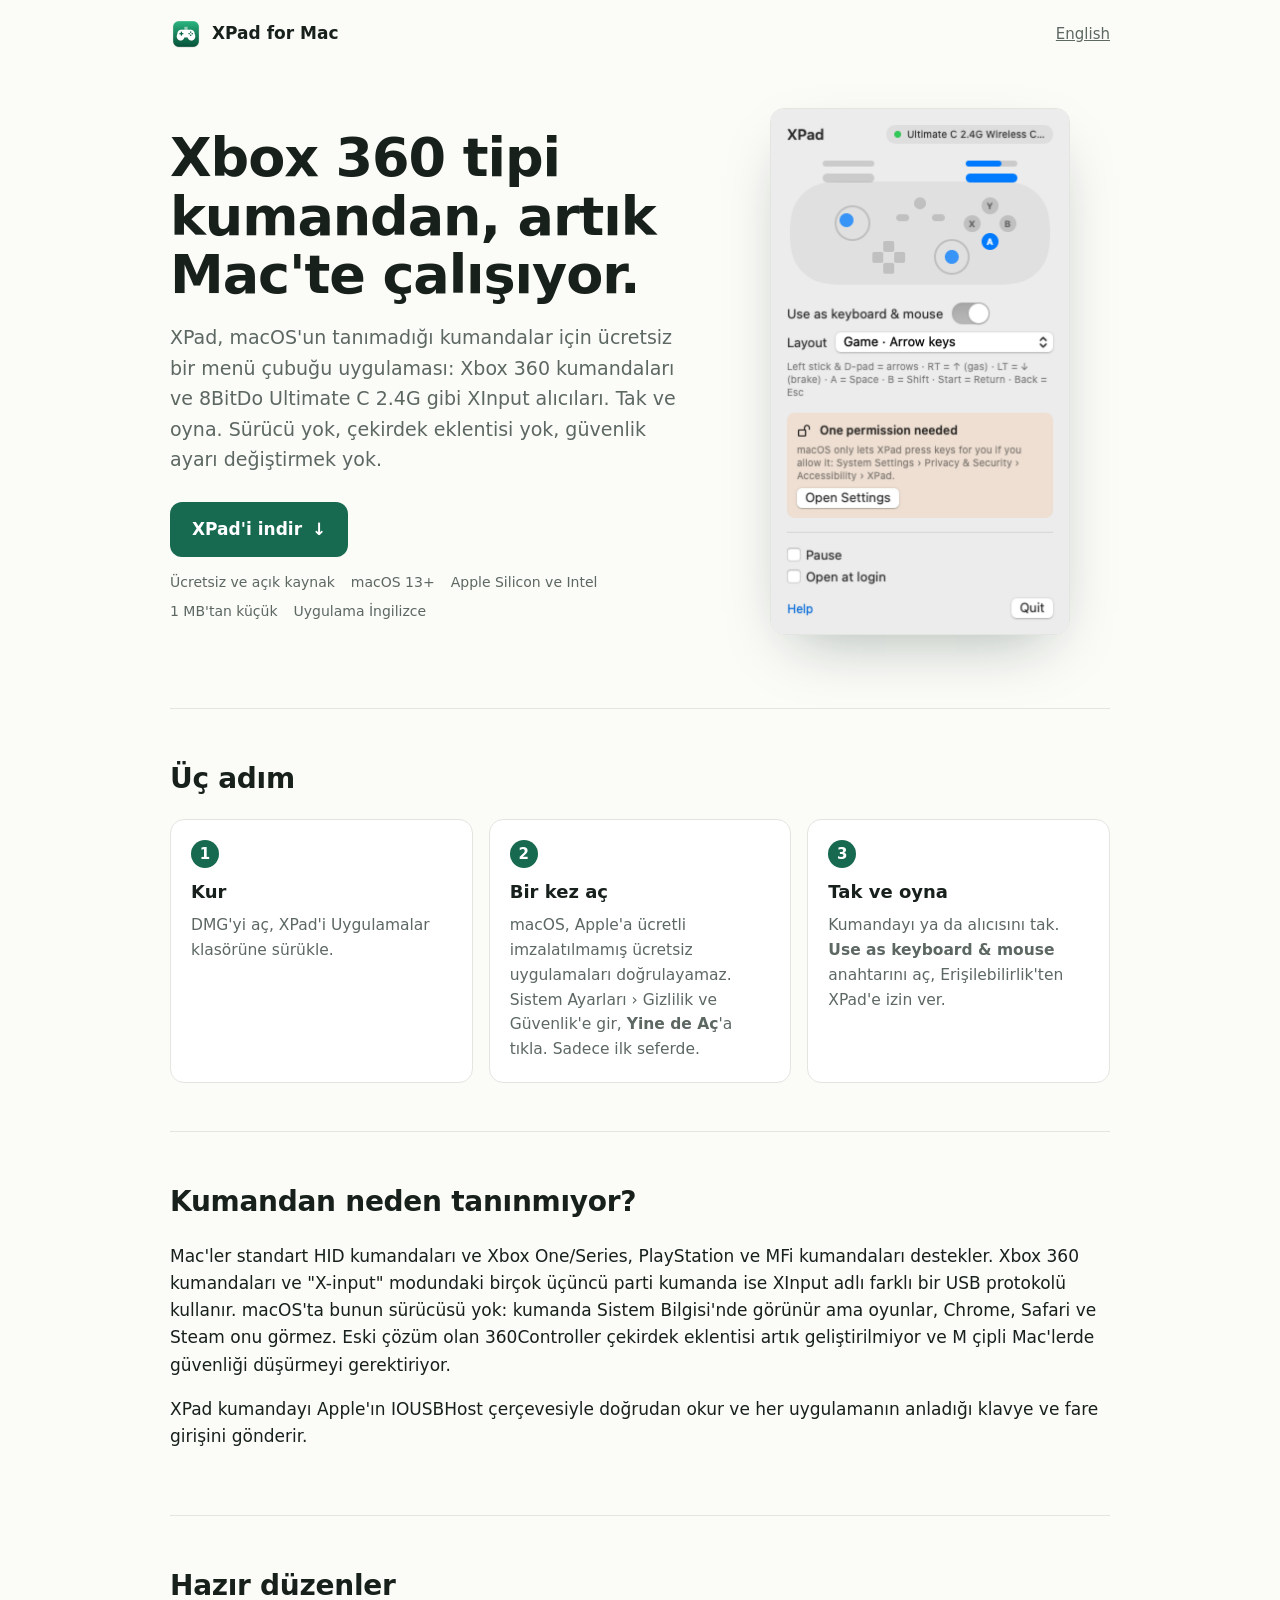
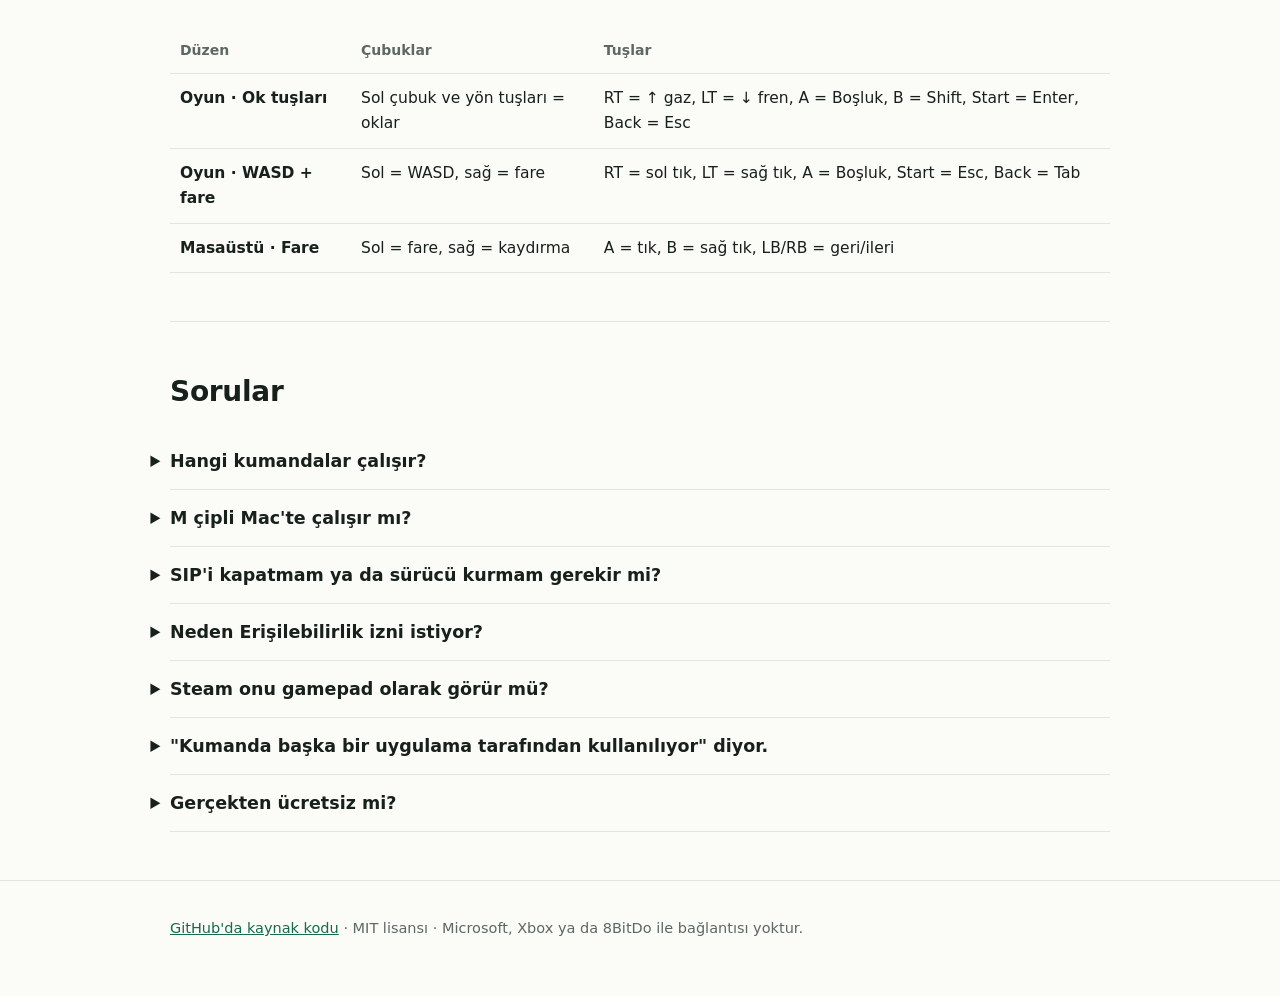
==== docs/tr/index.html @ d3948b45 "XPad for Mac 1.0.0: use Xbox 360 / XInput controllers on Mac Co-Authored-By: Claude Opus 5.5 <norepl" ====
<!doctype html>
<html lang="tr">
<head>
<meta charset="utf-8">
<meta name="viewport" content="width=device-width, initial-scale=1">
<title>XPad for Mac – Xbox 360 kumandasını Mac'te kullan (ücretsiz)</title>
<meta name="description" content="XPad, Mac'in tanımadığı Xbox 360 tipi (XInput) kumandaları ve alıcıları (ör. 8BitDo Ultimate C 2.4G) çalıştıran ücretsiz bir menü çubuğu uygulaması. Sürücü yok, kext yok, SIP ayarı yok. Apple Silicon ve Intel.">
<link rel="canonical" href="https://ogskrrt.github.io/XPad-for-Mac/tr/">
<link rel="alternate" hreflang="en" href="https://ogskrrt.github.io/XPad-for-Mac/">
<link rel="alternate" hreflang="tr" href="https://ogskrrt.github.io/XPad-for-Mac/tr/">
<link rel="alternate" hreflang="x-default" href="https://ogskrrt.github.io/XPad-for-Mac/">
<link rel="icon" type="image/png" href="../img/icon-256.png">
<link rel="apple-touch-icon" href="../img/icon-256.png">
<meta property="og:type" content="website">
<meta property="og:title" content="XPad – Xbox 360 kumandasını Mac'te kullan">
<meta property="og:description" content="Mac'te Xbox 360 tipi (XInput) kumandalar için ücretsiz menü çubuğu uygulaması. Sürücü yok, kext yok.">
<meta property="og:url" content="https://ogskrrt.github.io/XPad-for-Mac/tr/">
<meta property="og:image" content="https://ogskrrt.github.io/XPad-for-Mac/img/og.png">
<meta property="og:locale" content="tr_TR">
<meta name="twitter:card" content="summary_large_image">
<link rel="stylesheet" href="../style.css">
<script type="application/ld+json">
{
  "@context": "https://schema.org",
  "@type": "FAQPage",
  "inLanguage": "tr",
  "mainEntity": [
    { "@type": "Question", "name": "Xbox 360 kumandam Mac'te neden çalışmıyor?",
      "acceptedAnswer": { "@type": "Answer", "text": "Xbox 360 kumandaları ve X-input modundaki birçok üçüncü parti kumanda Microsoft'un XInput USB protokolünü kullanır. macOS'ta bunun sürücüsü yoktur; oyunlar, tarayıcılar ve Steam kumandayı görmez. XPad kumandayı doğrudan USB'den okur ve klavye ile fare girişine çevirir." } },
    { "@type": "Question", "name": "XPad M çipli (Apple Silicon) Mac'te çalışır mı?",
      "acceptedAnswer": { "@type": "Answer", "text": "Evet. XPad, macOS 13 Ventura ve sonrasında Apple Silicon (M1–M4) ve Intel Mac'lerde çalışan evrensel bir uygulamadır." } },
    { "@type": "Question", "name": "SIP'i kapatmam ya da sürücü kurmam gerekir mi?",
      "acceptedAnswer": { "@type": "Answer", "text": "Hayır. XPad tamamen kullanıcı alanında, Apple'ın IOUSBHost çerçevesiyle çalışır. Sisteme hiçbir şey kurulmaz." } },
    { "@type": "Question", "name": "XPad ücretsiz mi?",
      "acceptedAnswer": { "@type": "Answer", "text": "Evet. XPad ücretsiz ve MIT lisanslı açık kaynaktır; reklam, hesap ya da uygulama içi satın alma yoktur." } }
  ]
}
</script>
</head>
<body>
<div class="wrap">
  <header class="top">
    <a class="brand" href="./"><img src="../img/icon-256.png" alt="" width="32" height="32">XPad for Mac</a>
    <a class="lang" href="../" hreflang="en" lang="en">English</a>
  </header>

  <main>
    <div class="hero">
      <div>
        <h1>Xbox 360 tipi kumandan, artık Mac'te çalışıyor.</h1>
        <p class="lead">XPad, macOS'un tanımadığı kumandalar için ücretsiz bir menü çubuğu uygulaması: Xbox 360 kumandaları ve 8BitDo Ultimate C 2.4G gibi XInput alıcıları. Tak ve oyna. Sürücü yok, çekirdek eklentisi yok, güvenlik ayarı değiştirmek yok.</p>
        <a class="cta" href="https://github.com/OGskrrt/XPad-for-Mac/releases/latest/download/XPad.dmg">XPad'i indir <span aria-hidden="true">↓</span></a>
        <ul class="facts">
          <li>Ücretsiz ve açık kaynak</li><li>macOS 13+</li><li>Apple Silicon ve Intel</li><li>1 MB'tan küçük</li><li>Uygulama İngilizce</li>
        </ul>
      </div>
      <div class="shot"><img src="../img/panel-en.png" width="300" height="529" alt="Mac menü çubuğundaki XPad paneli (uygulama İngilizce): canlı kumanda görünümü, klavye ve fare anahtarı ve düzen seçimi"></div>
    </div>

    <section aria-labelledby="install-h">
      <h2 id="install-h">Üç adım</h2>
      <ol class="steps">
        <li><h3>Kur</h3><p>DMG'yi aç, XPad'i Uygulamalar klasörüne sürükle.</p></li>
        <li><h3>Bir kez aç</h3><p>macOS, Apple'a ücretli imzalatılmamış ücretsiz uygulamaları doğrulayamaz. Sistem Ayarları › Gizlilik ve Güvenlik'e gir, <b>Yine de Aç</b>'a tıkla. Sadece ilk seferde.</p></li>
        <li><h3>Tak ve oyna</h3><p>Kumandayı ya da alıcısını tak. <b>Use as keyboard &amp; mouse</b> anahtarını aç, Erişilebilirlik'ten XPad'e izin ver.</p></li>
      </ol>
    </section>

    <section aria-labelledby="why-h">
      <h2 id="why-h">Kumandan neden tanınmıyor?</h2>
      <p>Mac'ler standart HID kumandaları ve Xbox One/Series, PlayStation ve MFi kumandaları destekler. Xbox 360 kumandaları ve "X-input" modundaki birçok üçüncü parti kumanda ise XInput adlı farklı bir USB protokolü kullanır. macOS'ta bunun sürücüsü yok: kumanda Sistem Bilgisi'nde görünür ama oyunlar, Chrome, Safari ve Steam onu görmez. Eski çözüm olan 360Controller çekirdek eklentisi artık geliştirilmiyor ve M çipli Mac'lerde güvenliği düşürmeyi gerektiriyor.</p>
      <p>XPad kumandayı Apple'ın IOUSBHost çerçevesiyle doğrudan okur ve her uygulamanın anladığı klavye ve fare girişini gönderir.</p>
    </section>

    <section aria-labelledby="layouts-h">
      <h2 id="layouts-h">Hazır düzenler</h2>
      <div class="table-scroll">
        <table>
          <thead><tr><th scope="col">Düzen</th><th scope="col">Çubuklar</th><th scope="col">Tuşlar</th></tr></thead>
          <tbody>
            <tr><td><b>Oyun · Ok tuşları</b></td><td>Sol çubuk ve yön tuşları = oklar</td><td>RT = ↑ gaz, LT = ↓ fren, A = Boşluk, B = Shift, Start = Enter, Back = Esc</td></tr>
            <tr><td><b>Oyun · WASD + fare</b></td><td>Sol = WASD, sağ = fare</td><td>RT = sol tık, LT = sağ tık, A = Boşluk, Start = Esc, Back = Tab</td></tr>
            <tr><td><b>Masaüstü · Fare</b></td><td>Sol = fare, sağ = kaydırma</td><td>A = tık, B = sağ tık, LB/RB = geri/ileri</td></tr>
          </tbody>
        </table>
      </div>
    </section>

    <section class="faq" aria-labelledby="faq-h">
      <h2 id="faq-h">Sorular</h2>
      <details><summary>Hangi kumandalar çalışır?</summary><p>Xbox 360 (XInput) protokolünü kullanan USB kumandalar ve alıcılar: kablolu Xbox 360 kumandaları ve X-input modundaki üçüncü parti kumandalar. 8BitDo Ultimate C 2.4G ile test edildi. Xbox One/Series, PlayStation ve Switch Pro kumandaları macOS'ta zaten XPad'siz çalışıyor.</p></details>
      <details><summary>M çipli Mac'te çalışır mı?</summary><p>Evet. M1, M2, M3, M4 ve Intel Mac'lerde, macOS 13 Ventura ve sonrasında çalışır.</p></details>
      <details><summary>SIP'i kapatmam ya da sürücü kurmam gerekir mi?</summary><p>Hayır. Sisteme hiçbir şey kurulmaz. XPad'den çıkınca Mac'in eskisi gibi kalır.</p></details>
      <details><summary>Neden Erişilebilirlik izni istiyor?</summary><p>macOS, bir uygulamanın senin yerine tuşa basmasına ve imleci oynatmasına ancak bu izinle olanak tanıyor. XPad bu izni başka bir şey için kullanmaz; internete bağlanmaz, veri toplamaz.</p></details>
      <details><summary>Steam onu gamepad olarak görür mü?</summary><p>Şimdilik hayır. XPad klavye ve fare girişi gönderir, oyunlar klavye görür. Gerçek sanal gamepad için Apple'dan özel izin gerekiyor.</p></details>
      <details><summary>"Kumanda başka bir uygulama tarafından kullanılıyor" diyor.</summary><p>Bir USB kumandayı aynı anda tek bir uygulama kullanabilir. Diğer uygulamayı ya da tarayıcı sekmesini kapat, XPad kendiliğinden bağlanır. Kumandayı başka bir uygulamaya bırakmak için <b>Pause</b>'a bas.</p></details>
      <details><summary>Gerçekten ücretsiz mi?</summary><p>Evet. Ücretsiz ve açık kaynak (MIT). Reklam yok, hesap yok, uygulama içi satın alma yok.</p></details>
    </section>
  </main>
</div>
<footer>
  <div class="wrap">
    <a href="https://github.com/OGskrrt/XPad-for-Mac">GitHub'da kaynak kodu</a> · MIT lisansı · Microsoft, Xbox ya da 8BitDo ile bağlantısı yoktur.
  </div>
</footer>
</body>
</html>
---- docs/style.css ----
:root {
  --bg: #fbfbf8;
  --text: #17201b;
  --muted: #5d6862;
  --line: #e3e6e0;
  --card: #ffffff;
  --brand: #17694f;
  --brand-2: #2fb37f;
  --on-brand: #ffffff;
  color-scheme: light dark;
}
@media (prefers-color-scheme: dark) {
  :root {
    --bg: #0f1412;
    --text: #e8ece9;
    --muted: #9aa6a0;
    --line: #26302b;
    --card: #161d1a;
    --brand: #2fb37f;
    --brand-2: #5fd3a2;
    --on-brand: #06140e;
  }
}
* { box-sizing: border-box; }
html { -webkit-text-size-adjust: 100%; }
body {
  margin: 0;
  background: var(--bg);
  color: var(--text);
  font: 17px/1.6 -apple-system, BlinkMacSystemFont, "SF Pro Text", "Segoe UI", system-ui, sans-serif;
}
a { color: var(--brand); }
.wrap { max-width: 980px; margin: 0 auto; padding: 0 20px; }
header.top { display: flex; align-items: center; justify-content: space-between; padding: 18px 0; }
.brand { display: flex; align-items: center; gap: 10px; font-weight: 700; color: var(--text); text-decoration: none; }
.brand img { width: 32px; height: 32px; }
.lang { font-size: 15px; color: var(--muted); }

.hero { display: grid; grid-template-columns: 1.15fr 0.85fr; gap: 48px; align-items: center; padding: 40px 0 64px; }
.hero h1 { font-size: clamp(34px, 5vw, 54px); line-height: 1.08; letter-spacing: -0.02em; margin: 0 0 18px; text-wrap: balance; }
.hero p.lead { font-size: 19px; color: var(--muted); margin: 0 0 28px; text-wrap: pretty; }
.cta { display: inline-flex; align-items: center; gap: 10px; background: var(--brand); color: var(--on-brand); text-decoration: none;
  font-weight: 650; padding: 14px 22px; border-radius: 12px; font-size: 17px; }
.cta:hover { filter: brightness(1.06); }
.cta:focus-visible { outline: 3px solid var(--brand-2); outline-offset: 3px; }
.facts { margin: 14px 0 0; padding: 0; list-style: none; display: flex; flex-wrap: wrap; gap: 6px 16px; color: var(--muted); font-size: 14px; }
.shot { justify-self: center; }
.shot img { width: 300px; max-width: 100%; height: auto; border-radius: 14px; border: 1px solid var(--line);
  box-shadow: 0 24px 60px -24px rgba(10, 40, 28, 0.35); }

section { padding: 48px 0; border-top: 1px solid var(--line); }
section h2 { font-size: 28px; letter-spacing: -0.01em; margin: 0 0 18px; }
.steps { counter-reset: s; list-style: none; margin: 0; padding: 0; display: grid; grid-template-columns: repeat(3, 1fr); gap: 16px; }
.steps li { counter-increment: s; background: var(--card); border: 1px solid var(--line); border-radius: 14px; padding: 20px; }
.steps li::before { content: counter(s); display: inline-grid; place-items: center; width: 28px; height: 28px; border-radius: 50%;
  background: var(--brand); color: var(--on-brand); font-weight: 700; font-size: 15px; margin-bottom: 10px; }
.steps h3 { margin: 0 0 6px; font-size: 18px; }
.steps p { margin: 0; color: var(--muted); font-size: 15.5px; }

table { width: 100%; border-collapse: collapse; font-size: 15.5px; }
th, td { text-align: left; vertical-align: top; padding: 12px 10px; border-bottom: 1px solid var(--line); }
th { color: var(--muted); font-weight: 600; font-size: 14px; }
.table-scroll { overflow-x: auto; }

.faq details { border-bottom: 1px solid var(--line); padding: 14px 0; }
.faq summary { cursor: pointer; font-weight: 650; font-size: 17.5px; list-style-position: outside; }
.faq details p { color: var(--muted); margin: 10px 0 2px; }

footer { padding: 36px 0 56px; color: var(--muted); font-size: 14.5px; border-top: 1px solid var(--line); }

@media (max-width: 760px) {
  .hero { grid-template-columns: 1fr; gap: 28px; padding-top: 16px; }
  .steps { grid-template-columns: 1fr; }
}
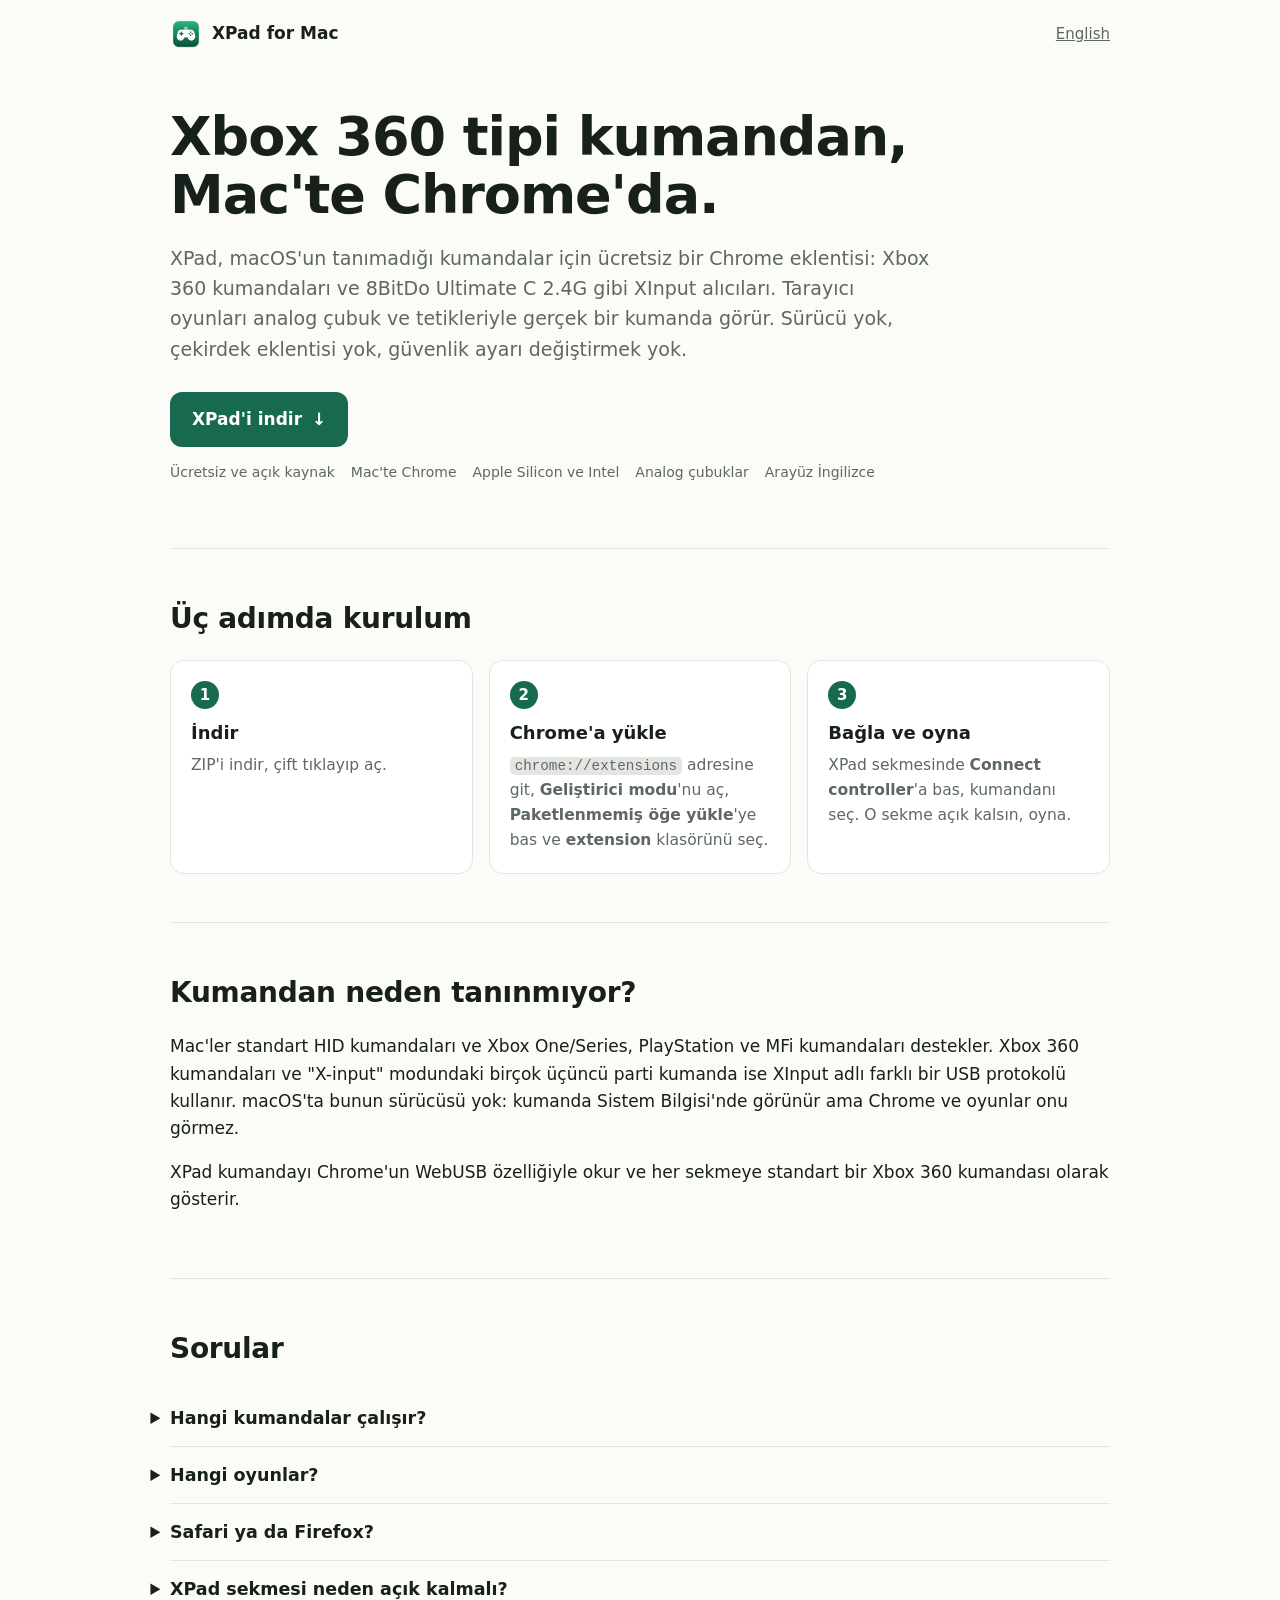
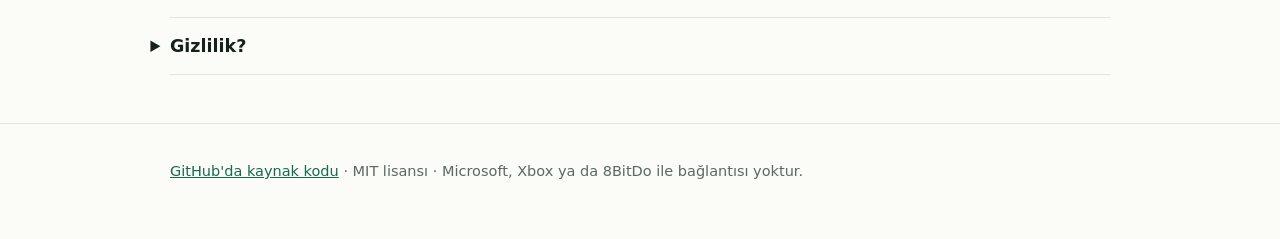
==== commit 275f7d97: "Replace the Mac app with the free XPad Chrome extension The menu bar app could only send keyboard in" ====
--- a/docs/tr/index.html
+++ b/docs/tr/index.html
@@ -3,21 +3,19 @@
 <head>
 <meta charset="utf-8">
 <meta name="viewport" content="width=device-width, initial-scale=1">
-<title>XPad for Mac – Xbox 360 kumandasını Mac'te kullan (ücretsiz)</title>
-<meta name="description" content="XPad, Mac'in tanımadığı Xbox 360 tipi (XInput) kumandaları ve alıcıları (ör. 8BitDo Ultimate C 2.4G) çalıştıran ücretsiz bir menü çubuğu uygulaması. Sürücü yok, kext yok, SIP ayarı yok. Apple Silicon ve Intel.">
+<title>XPad for Mac – Xbox 360 kumandasını Mac'te Chrome'da kullan (ücretsiz)</title>
+<meta name="description" content="XPad, Mac'in tanımadığı Xbox 360 tipi (XInput) kumandaları ve alıcıları (ör. 8BitDo Ultimate C 2.4G) tarayıcı oyunlarında gerçek, analog bir kumanda olarak çalıştıran ücretsiz bir Chrome eklentisi. Sürücü yok, kext yok.">
 <link rel="canonical" href="https://ogskrrt.github.io/XPad-for-Mac/tr/">
 <link rel="alternate" hreflang="en" href="https://ogskrrt.github.io/XPad-for-Mac/">
 <link rel="alternate" hreflang="tr" href="https://ogskrrt.github.io/XPad-for-Mac/tr/">
 <link rel="alternate" hreflang="x-default" href="https://ogskrrt.github.io/XPad-for-Mac/">
 <link rel="icon" type="image/png" href="../img/icon-256.png">
-<link rel="apple-touch-icon" href="../img/icon-256.png">
 <meta property="og:type" content="website">
-<meta property="og:title" content="XPad – Xbox 360 kumandasını Mac'te kullan">
-<meta property="og:description" content="Mac'te Xbox 360 tipi (XInput) kumandalar için ücretsiz menü çubuğu uygulaması. Sürücü yok, kext yok.">
+<meta property="og:title" content="XPad – Xbox 360 kumandası Mac'te Chrome'da">
+<meta property="og:description" content="Ücretsiz Chrome eklentisi: Xbox 360 tipi kumandan, Mac'te tarayıcı oyunlarında gerçek analog kumanda.">
 <meta property="og:url" content="https://ogskrrt.github.io/XPad-for-Mac/tr/">
-<meta property="og:image" content="https://ogskrrt.github.io/XPad-for-Mac/img/og.png">
+<meta property="og:image" content="https://ogskrrt.github.io/XPad-for-Mac/img/icon-256.png">
 <meta property="og:locale" content="tr_TR">
-<meta name="twitter:card" content="summary_large_image">
 <link rel="stylesheet" href="../style.css">
 <script type="application/ld+json">
 {
@@ -26,13 +24,13 @@
   "inLanguage": "tr",
   "mainEntity": [
     { "@type": "Question", "name": "Xbox 360 kumandam Mac'te neden çalışmıyor?",
-      "acceptedAnswer": { "@type": "Answer", "text": "Xbox 360 kumandaları ve X-input modundaki birçok üçüncü parti kumanda Microsoft'un XInput USB protokolünü kullanır. macOS'ta bunun sürücüsü yoktur; oyunlar, tarayıcılar ve Steam kumandayı görmez. XPad kumandayı doğrudan USB'den okur ve klavye ile fare girişine çevirir." } },
-    { "@type": "Question", "name": "XPad M çipli (Apple Silicon) Mac'te çalışır mı?",
-      "acceptedAnswer": { "@type": "Answer", "text": "Evet. XPad, macOS 13 Ventura ve sonrasında Apple Silicon (M1–M4) ve Intel Mac'lerde çalışan evrensel bir uygulamadır." } },
-    { "@type": "Question", "name": "SIP'i kapatmam ya da sürücü kurmam gerekir mi?",
-      "acceptedAnswer": { "@type": "Answer", "text": "Hayır. XPad tamamen kullanıcı alanında, Apple'ın IOUSBHost çerçevesiyle çalışır. Sisteme hiçbir şey kurulmaz." } },
+      "acceptedAnswer": { "@type": "Answer", "text": "Xbox 360 kumandaları ve X-input modundaki birçok üçüncü parti kumanda Microsoft'un XInput USB protokolünü kullanır. macOS'ta bunun sürücüsü yoktur; Chrome ve oyunlar kumandayı görmez. XPad kumandayı Chrome'un WebUSB özelliğiyle okur ve sayfalara standart bir Xbox 360 kumandası olarak gösterir." } },
+    { "@type": "Question", "name": "XPad M çipli Mac'te çalışır mı?",
+      "acceptedAnswer": { "@type": "Answer", "text": "Evet. XPad bir Chrome eklentisidir; M1–M4 ve Intel Mac'lerde çalışır. macOS'a hiçbir şey kurulmaz." } },
+    { "@type": "Question", "name": "XPad Safari'de çalışır mı?",
+      "acceptedAnswer": { "@type": "Answer", "text": "Hayır. XPad WebUSB gerektirir; Chrome ve diğer Chromium tarayıcılarda çalışır." } },
     { "@type": "Question", "name": "XPad ücretsiz mi?",
-      "acceptedAnswer": { "@type": "Answer", "text": "Evet. XPad ücretsiz ve MIT lisanslı açık kaynaktır; reklam, hesap ya da uygulama içi satın alma yoktur." } }
+      "acceptedAnswer": { "@type": "Answer", "text": "Evet. XPad ücretsiz ve MIT lisanslı açık kaynaktır." } }
   ]
 }
 </script>
@@ -45,56 +43,39 @@
   </header>
 
   <main>
-    <div class="hero">
+    <div class="hero solo">
       <div>
-        <h1>Xbox 360 tipi kumandan, artık Mac'te çalışıyor.</h1>
-        <p class="lead">XPad, macOS'un tanımadığı kumandalar için ücretsiz bir menü çubuğu uygulaması: Xbox 360 kumandaları ve 8BitDo Ultimate C 2.4G gibi XInput alıcıları. Tak ve oyna. Sürücü yok, çekirdek eklentisi yok, güvenlik ayarı değiştirmek yok.</p>
-        <a class="cta" href="https://github.com/OGskrrt/XPad-for-Mac/releases/latest/download/XPad.dmg">XPad'i indir <span aria-hidden="true">↓</span></a>
+        <h1>Xbox 360 tipi kumandan, Mac'te Chrome'da.</h1>
+        <p class="lead">XPad, macOS'un tanımadığı kumandalar için ücretsiz bir Chrome eklentisi: Xbox 360 kumandaları ve 8BitDo Ultimate C 2.4G gibi XInput alıcıları. Tarayıcı oyunları analog çubuk ve tetikleriyle gerçek bir kumanda görür. Sürücü yok, çekirdek eklentisi yok, güvenlik ayarı değiştirmek yok.</p>
+        <a class="cta" href="https://github.com/OGskrrt/XPad-for-Mac/archive/refs/heads/main.zip">XPad'i indir <span aria-hidden="true">↓</span></a>
         <ul class="facts">
-          <li>Ücretsiz ve açık kaynak</li><li>macOS 13+</li><li>Apple Silicon ve Intel</li><li>1 MB'tan küçük</li><li>Uygulama İngilizce</li>
+          <li>Ücretsiz ve açık kaynak</li><li>Mac'te Chrome</li><li>Apple Silicon ve Intel</li><li>Analog çubuklar</li><li>Arayüz İngilizce</li>
         </ul>
       </div>
-      <div class="shot"><img src="../img/panel-en.png" width="300" height="529" alt="Mac menü çubuğundaki XPad paneli (uygulama İngilizce): canlı kumanda görünümü, klavye ve fare anahtarı ve düzen seçimi"></div>
     </div>
 
     <section aria-labelledby="install-h">
-      <h2 id="install-h">Üç adım</h2>
+      <h2 id="install-h">Üç adımda kurulum</h2>
       <ol class="steps">
-        <li><h3>Kur</h3><p>DMG'yi aç, XPad'i Uygulamalar klasörüne sürükle.</p></li>
-        <li><h3>Bir kez aç</h3><p>macOS, Apple'a ücretli imzalatılmamış ücretsiz uygulamaları doğrulayamaz. Sistem Ayarları › Gizlilik ve Güvenlik'e gir, <b>Yine de Aç</b>'a tıkla. Sadece ilk seferde.</p></li>
-        <li><h3>Tak ve oyna</h3><p>Kumandayı ya da alıcısını tak. <b>Use as keyboard &amp; mouse</b> anahtarını aç, Erişilebilirlik'ten XPad'e izin ver.</p></li>
+        <li><h3>İndir</h3><p>ZIP'i indir, çift tıklayıp aç.</p></li>
+        <li><h3>Chrome'a yükle</h3><p><code>chrome://extensions</code> adresine git, <b>Geliştirici modu</b>'nu aç, <b>Paketlenmemiş öğe yükle</b>'ye bas ve <b>extension</b> klasörünü seç.</p></li>
+        <li><h3>Bağla ve oyna</h3><p>XPad sekmesinde <b>Connect controller</b>'a bas, kumandanı seç. O sekme açık kalsın, oyna.</p></li>
       </ol>
     </section>
 
     <section aria-labelledby="why-h">
       <h2 id="why-h">Kumandan neden tanınmıyor?</h2>
-      <p>Mac'ler standart HID kumandaları ve Xbox One/Series, PlayStation ve MFi kumandaları destekler. Xbox 360 kumandaları ve "X-input" modundaki birçok üçüncü parti kumanda ise XInput adlı farklı bir USB protokolü kullanır. macOS'ta bunun sürücüsü yok: kumanda Sistem Bilgisi'nde görünür ama oyunlar, Chrome, Safari ve Steam onu görmez. Eski çözüm olan 360Controller çekirdek eklentisi artık geliştirilmiyor ve M çipli Mac'lerde güvenliği düşürmeyi gerektiriyor.</p>
-      <p>XPad kumandayı Apple'ın IOUSBHost çerçevesiyle doğrudan okur ve her uygulamanın anladığı klavye ve fare girişini gönderir.</p>
-    </section>
-
-    <section aria-labelledby="layouts-h">
-      <h2 id="layouts-h">Hazır düzenler</h2>
-      <div class="table-scroll">
-        <table>
-          <thead><tr><th scope="col">Düzen</th><th scope="col">Çubuklar</th><th scope="col">Tuşlar</th></tr></thead>
-          <tbody>
-            <tr><td><b>Oyun · Ok tuşları</b></td><td>Sol çubuk ve yön tuşları = oklar</td><td>RT = ↑ gaz, LT = ↓ fren, A = Boşluk, B = Shift, Start = Enter, Back = Esc</td></tr>
-            <tr><td><b>Oyun · WASD + fare</b></td><td>Sol = WASD, sağ = fare</td><td>RT = sol tık, LT = sağ tık, A = Boşluk, Start = Esc, Back = Tab</td></tr>
-            <tr><td><b>Masaüstü · Fare</b></td><td>Sol = fare, sağ = kaydırma</td><td>A = tık, B = sağ tık, LB/RB = geri/ileri</td></tr>
-          </tbody>
-        </table>
-      </div>
+      <p>Mac'ler standart HID kumandaları ve Xbox One/Series, PlayStation ve MFi kumandaları destekler. Xbox 360 kumandaları ve "X-input" modundaki birçok üçüncü parti kumanda ise XInput adlı farklı bir USB protokolü kullanır. macOS'ta bunun sürücüsü yok: kumanda Sistem Bilgisi'nde görünür ama Chrome ve oyunlar onu görmez.</p>
+      <p>XPad kumandayı Chrome'un WebUSB özelliğiyle okur ve her sekmeye standart bir Xbox 360 kumandası olarak gösterir.</p>
     </section>
 
     <section class="faq" aria-labelledby="faq-h">
       <h2 id="faq-h">Sorular</h2>
-      <details><summary>Hangi kumandalar çalışır?</summary><p>Xbox 360 (XInput) protokolünü kullanan USB kumandalar ve alıcılar: kablolu Xbox 360 kumandaları ve X-input modundaki üçüncü parti kumandalar. 8BitDo Ultimate C 2.4G ile test edildi. Xbox One/Series, PlayStation ve Switch Pro kumandaları macOS'ta zaten XPad'siz çalışıyor.</p></details>
-      <details><summary>M çipli Mac'te çalışır mı?</summary><p>Evet. M1, M2, M3, M4 ve Intel Mac'lerde, macOS 13 Ventura ve sonrasında çalışır.</p></details>
-      <details><summary>SIP'i kapatmam ya da sürücü kurmam gerekir mi?</summary><p>Hayır. Sisteme hiçbir şey kurulmaz. XPad'den çıkınca Mac'in eskisi gibi kalır.</p></details>
-      <details><summary>Neden Erişilebilirlik izni istiyor?</summary><p>macOS, bir uygulamanın senin yerine tuşa basmasına ve imleci oynatmasına ancak bu izinle olanak tanıyor. XPad bu izni başka bir şey için kullanmaz; internete bağlanmaz, veri toplamaz.</p></details>
-      <details><summary>Steam onu gamepad olarak görür mü?</summary><p>Şimdilik hayır. XPad klavye ve fare girişi gönderir, oyunlar klavye görür. Gerçek sanal gamepad için Apple'dan özel izin gerekiyor.</p></details>
-      <details><summary>"Kumanda başka bir uygulama tarafından kullanılıyor" diyor.</summary><p>Bir USB kumandayı aynı anda tek bir uygulama kullanabilir. Diğer uygulamayı ya da tarayıcı sekmesini kapat, XPad kendiliğinden bağlanır. Kumandayı başka bir uygulamaya bırakmak için <b>Pause</b>'a bas.</p></details>
-      <details><summary>Gerçekten ücretsiz mi?</summary><p>Evet. Ücretsiz ve açık kaynak (MIT). Reklam yok, hesap yok, uygulama içi satın alma yok.</p></details>
+      <details><summary>Hangi kumandalar çalışır?</summary><p>Xbox 360 (XInput) protokolünü kullanan USB kumandalar ve alıcılar. 8BitDo Ultimate C 2.4G ile test edildi. Xbox One/Series, PlayStation ve Switch Pro kumandaları Mac'te Chrome'da zaten çalışıyor.</p></details>
+      <details><summary>Hangi oyunlar?</summary><p>Standart Gamepad API'yi kullanan her tarayıcı oyunu ve bulut oyun sitesi. nfsu2.xyz ve hardwaretester.com ile test edildi.</p></details>
+      <details><summary>Safari ya da Firefox?</summary><p>Hayır, XPad WebUSB gerektirir. Chrome ve diğer Chromium tarayıcılar (Edge, Brave, Arc) çalışır.</p></details>
+      <details><summary>XPad sekmesi neden açık kalmalı?</summary><p>Bazı siteler kendi sayfalarında USB erişimini kapatıyor; XPad kumandayı kendi sekmesinde okuyup oyun sekmelerine aktarıyor.</p></details>
+      <details><summary>Gizlilik?</summary><p>XPad internete bağlanmaz, veri toplamaz.</p></details>
     </section>
   </main>
 </div>
--- a/docs/style.css
+++ b/docs/style.css
@@ -72,3 +72,6 @@
   .hero { grid-template-columns: 1fr; gap: 28px; padding-top: 16px; }
   .steps { grid-template-columns: 1fr; }
 }
+
+.hero.solo { grid-template-columns: 1fr; max-width: 760px; }
+code { font-size: 0.92em; background: var(--line); padding: 1px 5px; border-radius: 5px; }
